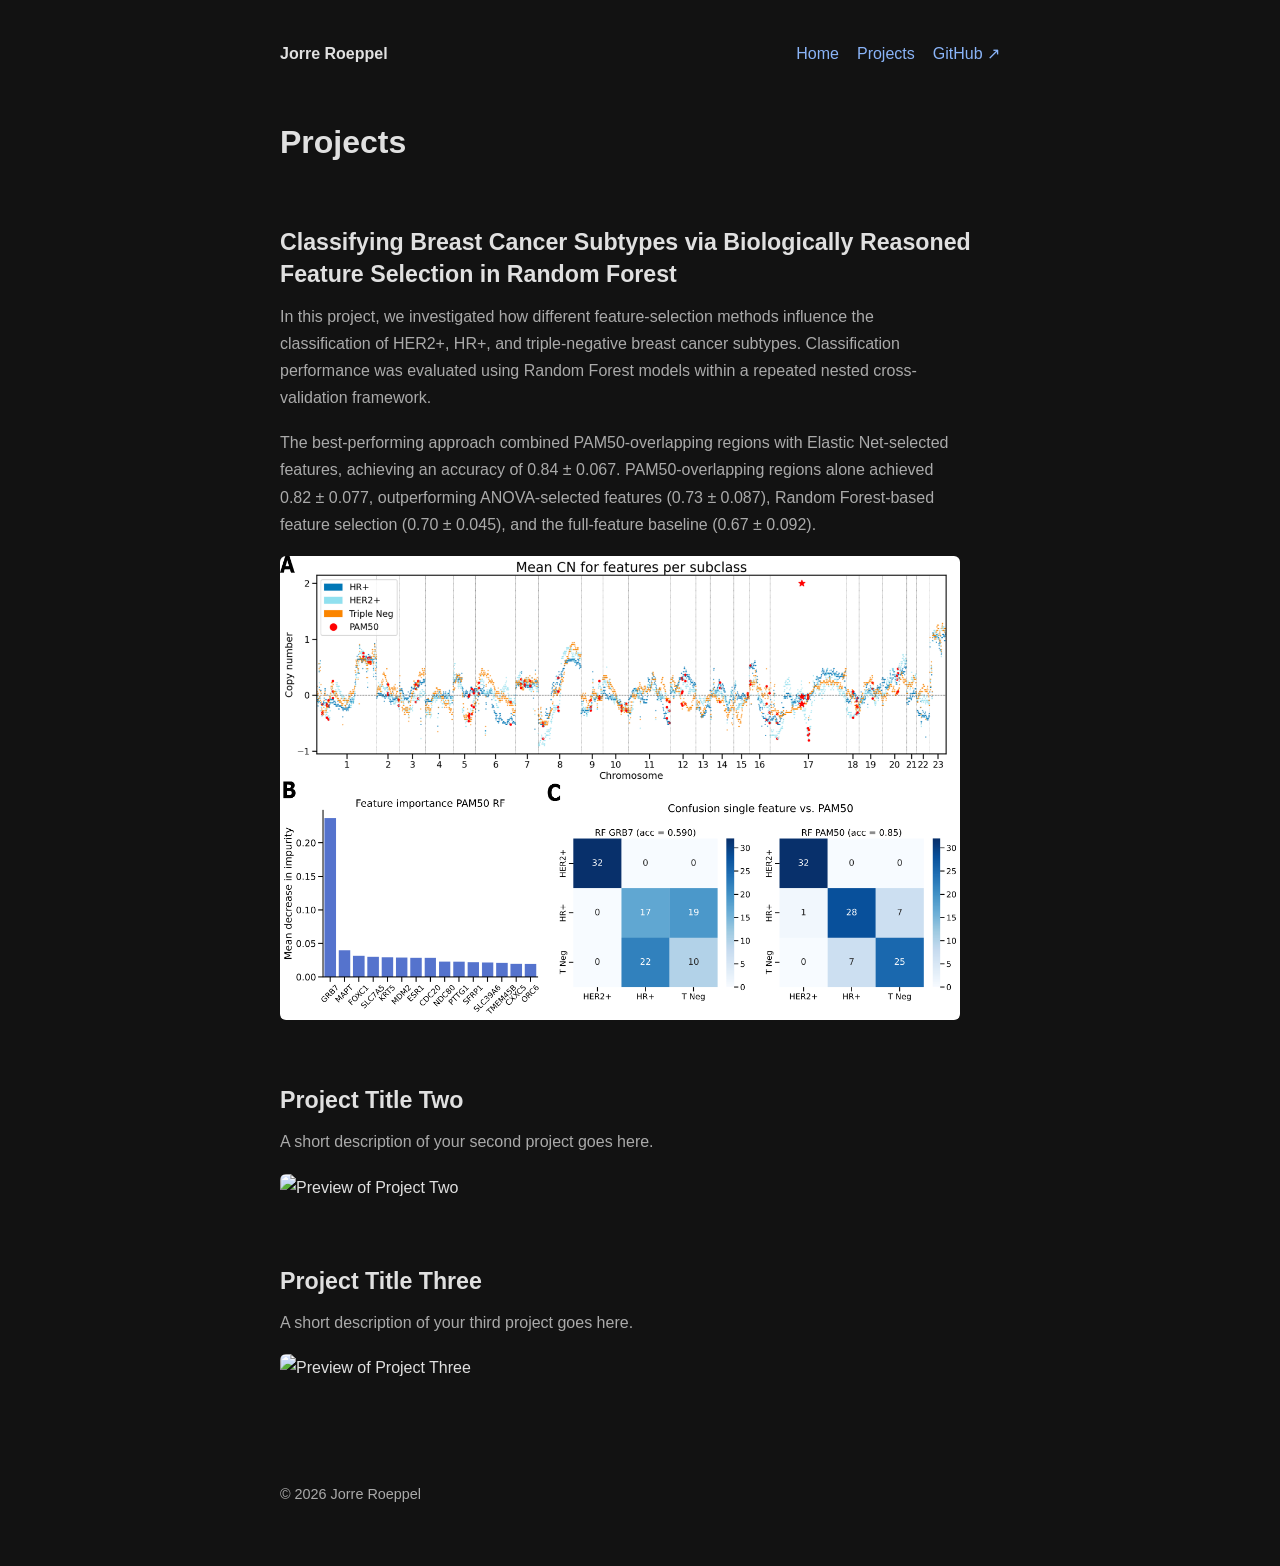
==== projects.html @ a651db79 "Update projects.html" ====
<!DOCTYPE html>
<html lang="en">
<head>
    <meta charset="UTF-8">
    <meta name="viewport" content="width=device-width, initial-scale=1">
    <title>Projects | Jorre Roeppel</title>
    <link rel="stylesheet" href="style.css">
</head>
<body>

    <nav>
        <strong>Jorre Roeppel</strong>
        <div>
            <a href="index.html">Home</a>
            <a href="projects.html">Projects</a>
            <a href="https://github.com/jorreroeppel">GitHub ↗</a>
        </div>
    </nav>

    <main>
        <h1>Projects</h1>

        
        <section class="project">
            <h2>Classifying Breast Cancer Subtypes via Biologically Reasoned Feature Selection in Random Forest</h2>
        
            <p>
                In this project, we investigated how different feature-selection
                methods influence the classification of HER2+, HR+, and
                triple-negative breast cancer subtypes. Classification performance was evaluated using Random Forest
                models within a repeated nested cross-validation framework.
            </p>
    
            <p>
                The best-performing approach combined PAM50-overlapping
                regions with Elastic Net-selected features, achieving an
                accuracy of 0.84 ± 0.067. PAM50-overlapping regions alone
                achieved 0.82 ± 0.077, outperforming ANOVA-selected features
                (0.73 ± 0.087), Random Forest-based feature selection
                (0.70 ± 0.045), and the full-feature baseline (0.67 ± 0.092).
            </p>
        
            <img src="images/breast-cancer-project.png"
                 >
        </section>


        <section class="project">
            <h2>Project Title Two</h2>

            <p>
                A short description of your second project goes here.
            </p>

            <img src="images/project-two.png"
                 alt="Preview of Project Two">
        </section>

        <section class="project">
            <h2>Project Title Three</h2>

            <p>
                A short description of your third project goes here.
            </p>

            <img src="images/project-three.png"
                 alt="Preview of Project Three">
        </section>
    </main>

    <footer>
        © 2026 Jorre Roeppel
    </footer>

</body>
</html>
---- style.css ----
/* ===== Dark theme ===== */

:root {
    color-scheme: dark;
    --background: #121212;
    --text: #e0e0e0;
    --muted: #aaaaaa;
    --link: #8ab4f8;
}

* {
    box-sizing: border-box;
}

html {
    background-color: var(--background);
}

body {
    background-color: var(--background);
    color: var(--text);
    font-family: Arial, sans-serif;
    font-size: 16px;
    line-height: 1.7;
    max-width: 760px;
    margin: 40px auto;
    padding: 0 20px;
}

/* ===== Navigation ===== */

nav {
    max-width: 820px;
    margin: 0 auto 48px;
    display: flex;
    justify-content: space-between;
    align-items: center;
    gap: 20px;
    flex-wrap: wrap;
}

nav strong {
    color: var(--text);
}

nav div {
    display: flex;
    gap: 18px;
    flex-wrap: wrap;
}

a {
    color: var(--link);
    text-decoration: none;
}

a:hover {
    text-decoration: underline;
}

/* ===== Main content ===== */

h1 {
    font-size: 2rem;
    font-weight: 600;
    margin-bottom: 24px;
}

h2 {
    color: var(--text);
}

p {
    color: var(--text);
}

/* ===== Minimal project list ===== */

.project {
    padding: 32px 0;
    border-bottom: none;
}

.project h2 {
    margin: 0 0 12px;
    font-size: 1.45rem;
    font-weight: 600;
    line-height: 1.4;
}

.project p {
    color: var(--muted);
    margin: 0 0 18px;
    max-width: 680px;
}

.project img {
    display: block;
    width: 100%;
    max-width: 680px;
    height: auto;
    margin-top: 18px;
    border-radius: 6px;
}

/* ===== Footer ===== */

footer {
    color: var(--muted);
    font-size: 0.9rem;
    margin-top: 48px;
    padding: 20px 0;
}
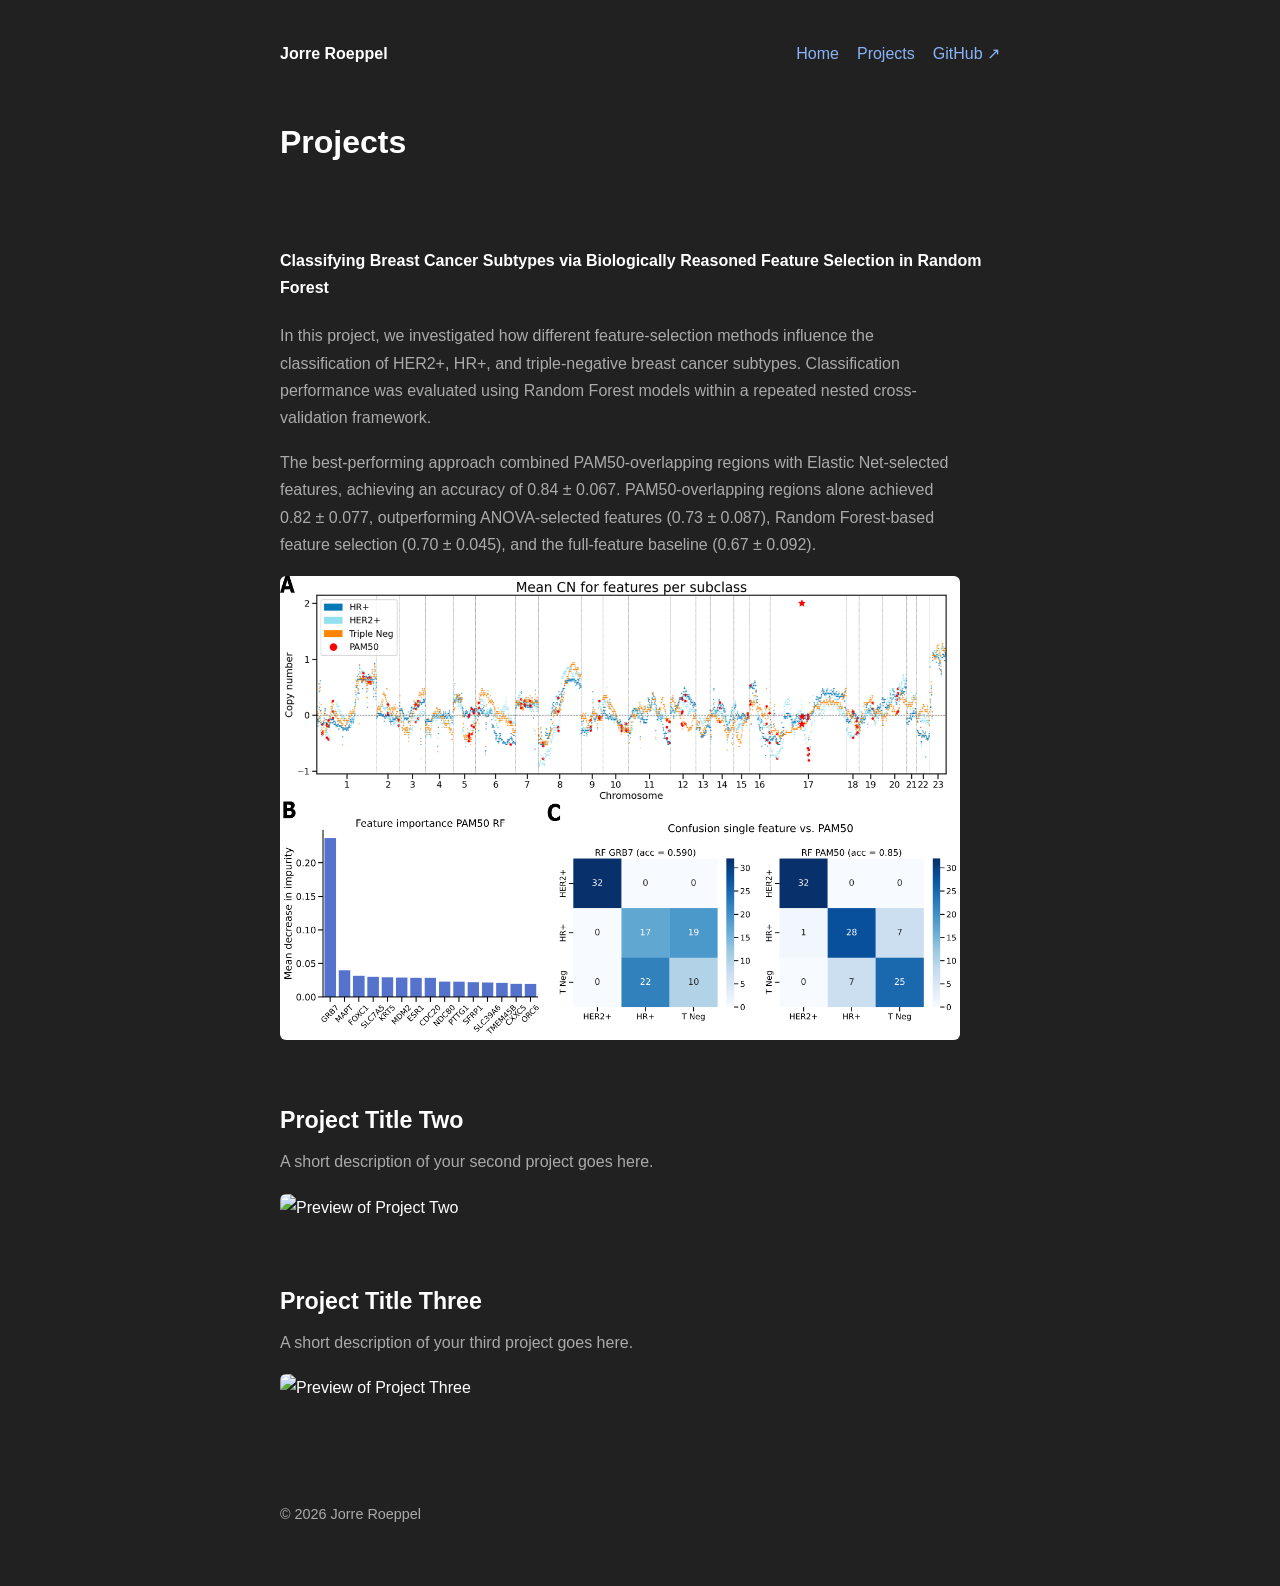
==== commit 0bc9f3f0: "Update projects.html" ====
--- a/projects.html
+++ b/projects.html
@@ -23,7 +23,7 @@
 
         
         <section class="project">
-            <h2>Classifying Breast Cancer Subtypes via Biologically Reasoned Feature Selection in Random Forest</h2>
+            <h4>Classifying Breast Cancer Subtypes via Biologically Reasoned Feature Selection in Random Forest</h2>
         
             <p>
                 In this project, we investigated how different feature-selection
--- a/style.css
+++ b/style.css
@@ -3,8 +3,8 @@
 
 :root {
     color-scheme: dark;
-    --background: #121212;
-    --text: #e0e0e0;
+    --background: #212121;
+    --text: #ffffff;
     --muted: #aaaaaa;
     --link: #8ab4f8;
 }
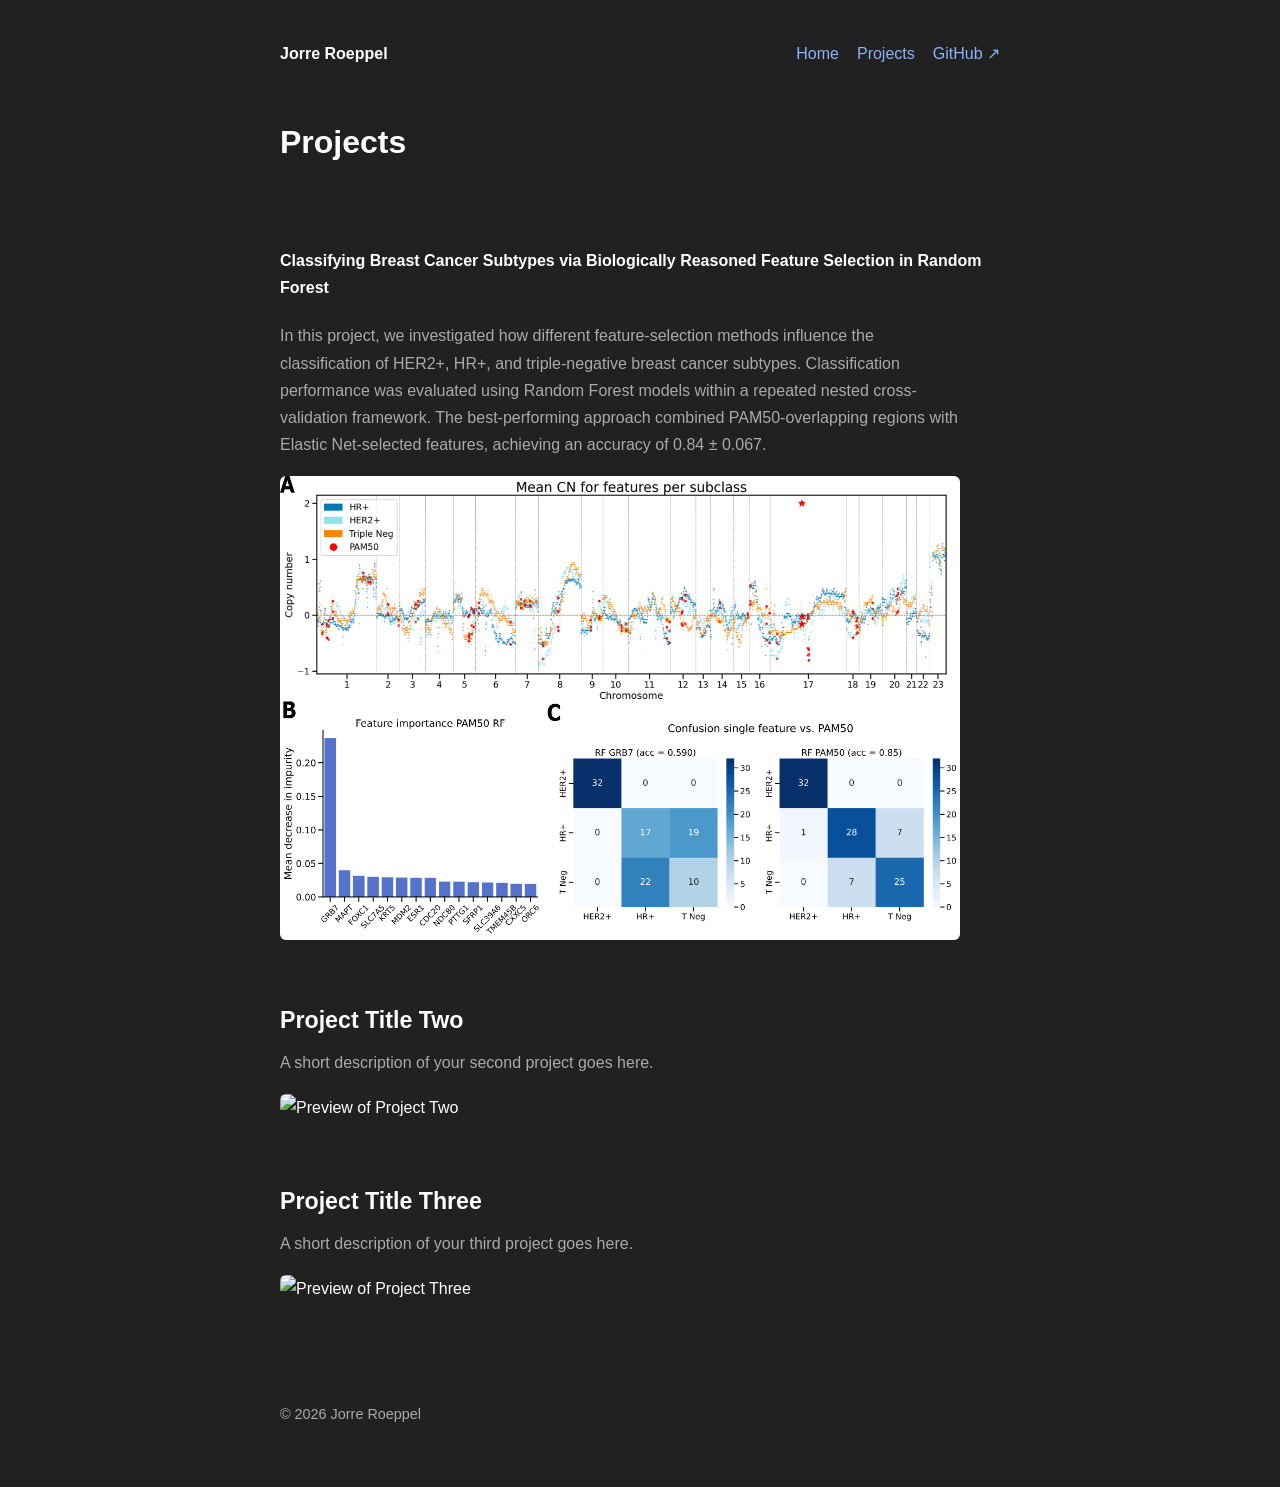
==== commit b1b5e7b1: "Update projects.html" ====
--- a/projects.html
+++ b/projects.html
@@ -29,17 +29,11 @@
                 In this project, we investigated how different feature-selection
                 methods influence the classification of HER2+, HR+, and
                 triple-negative breast cancer subtypes. Classification performance was evaluated using Random Forest
-                models within a repeated nested cross-validation framework.
+                models within a repeated nested cross-validation framework. The best-performing approach combined PAM50-overlapping
+                regions with Elastic Net-selected features, achieving an
+                accuracy of 0.84 ± 0.067.
             </p>
-    
-            <p>
-                The best-performing approach combined PAM50-overlapping
-                regions with Elastic Net-selected features, achieving an
-                accuracy of 0.84 ± 0.067. PAM50-overlapping regions alone
-                achieved 0.82 ± 0.077, outperforming ANOVA-selected features
-                (0.73 ± 0.087), Random Forest-based feature selection
-                (0.70 ± 0.045), and the full-feature baseline (0.67 ± 0.092).
-            </p>
+      
         
             <img src="images/breast-cancer-project.png"
                  >
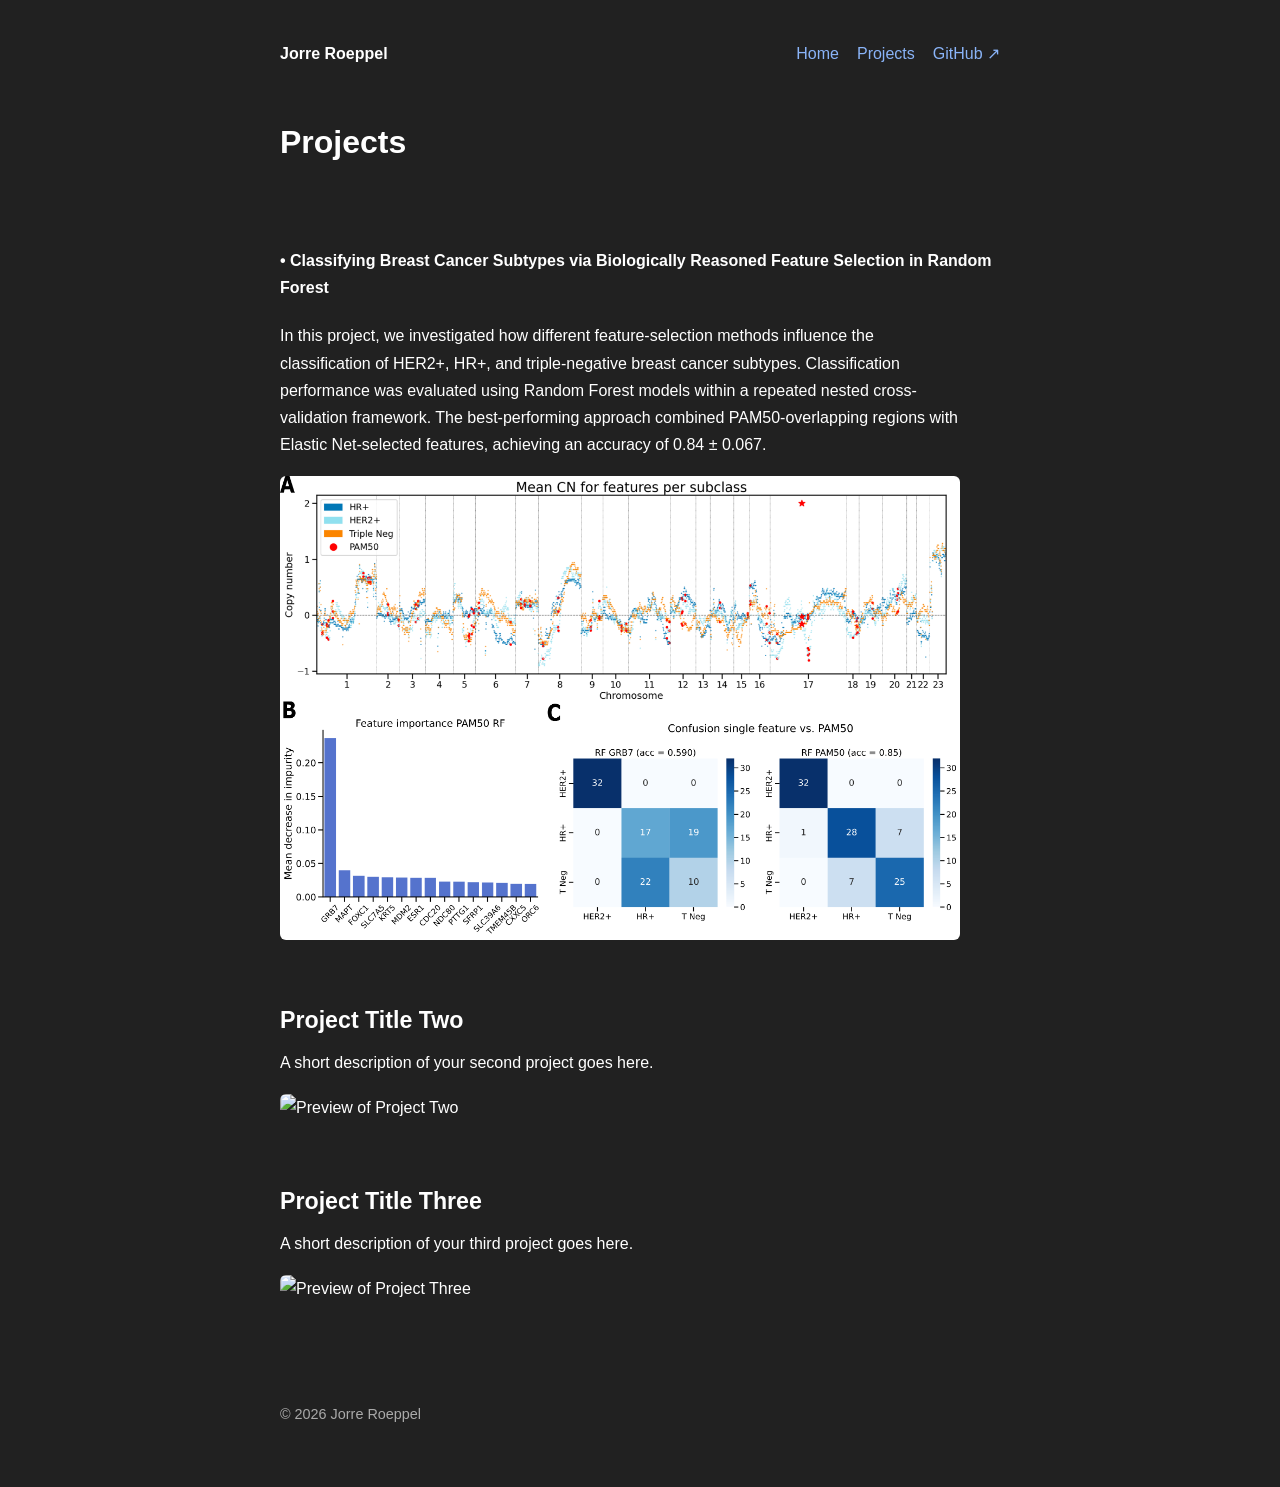
==== commit 1e173d75: "Fix heading formatting for breast cancer project" ====
--- a/projects.html
+++ b/projects.html
@@ -23,7 +23,7 @@
 
         
         <section class="project">
-            <h4>Classifying Breast Cancer Subtypes via Biologically Reasoned Feature Selection in Random Forest</h2>
+            <h4>&#x2022; Classifying Breast Cancer Subtypes via Biologically Reasoned Feature Selection in Random Forest</h2>
         
             <p>
                 In this project, we investigated how different feature-selection
--- a/style.css
+++ b/style.css
@@ -90,7 +90,7 @@
 }
 
 .project p {
-    color: var(--muted);
+    color: #ffffff;
     margin: 0 0 18px;
     max-width: 680px;
 }
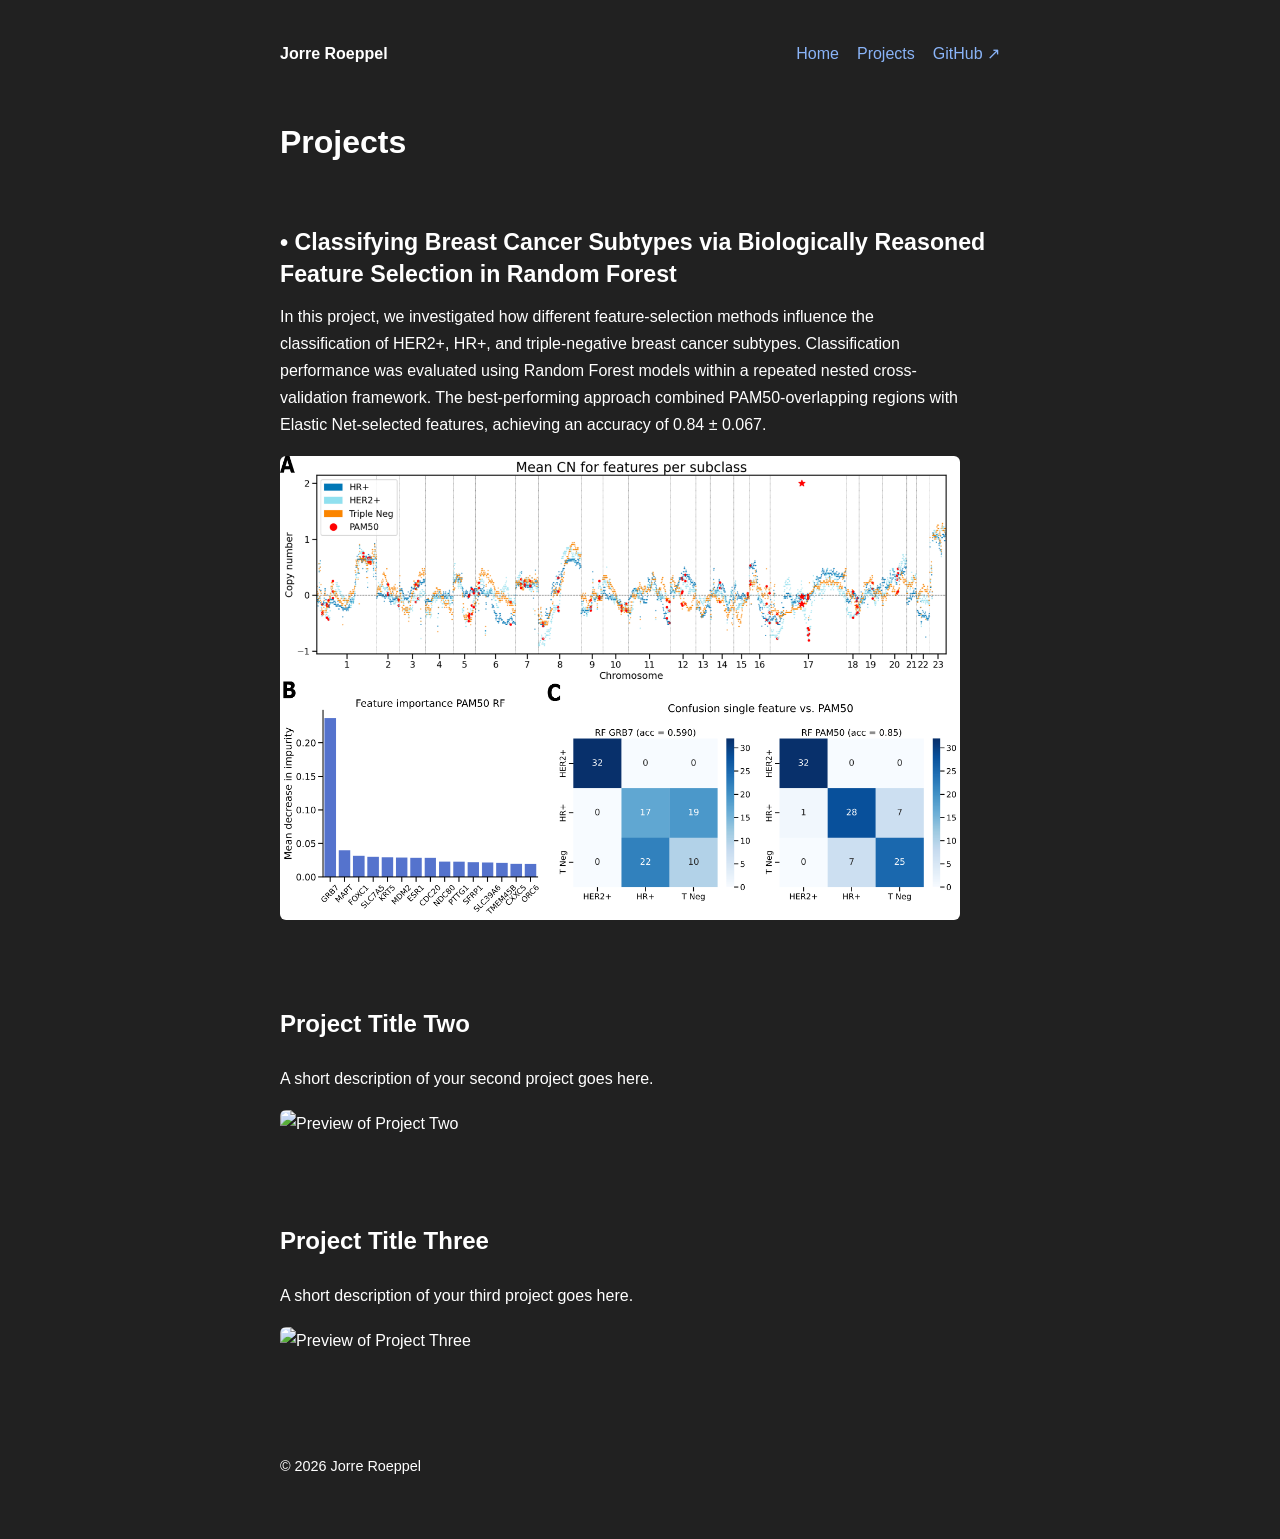
==== commit 7650e833: "Update projects.html" ====
--- a/projects.html
+++ b/projects.html
@@ -23,7 +23,7 @@
 
         
         <section class="project">
-            <h4>&#x2022; Classifying Breast Cancer Subtypes via Biologically Reasoned Feature Selection in Random Forest</h2>
+            <h4>&#x2022; Classifying Breast Cancer Subtypes via Biologically Reasoned Feature Selection in Random Forest</h4>
         
             <p>
                 In this project, we investigated how different feature-selection
--- a/style.css
+++ b/style.css
@@ -5,7 +5,7 @@
     color-scheme: dark;
     --background: #212121;
     --text: #ffffff;
-    --muted: #aaaaaa;
+    --muted: #ffffff;
     --link: #8ab4f8;
 }
 
@@ -82,7 +82,7 @@
     border-bottom: none;
 }
 
-.project h2 {
+.project h4 {
     margin: 0 0 12px;
     font-size: 1.45rem;
     font-weight: 600;
@@ -91,7 +91,7 @@
 
 .project p {
     color: #ffffff;
-    margin: 0 0 18px;
+    margin: 0 0 14px;
     max-width: 680px;
 }
 
@@ -112,3 +112,4 @@
     margin-top: 48px;
     padding: 20px 0;
 }
+
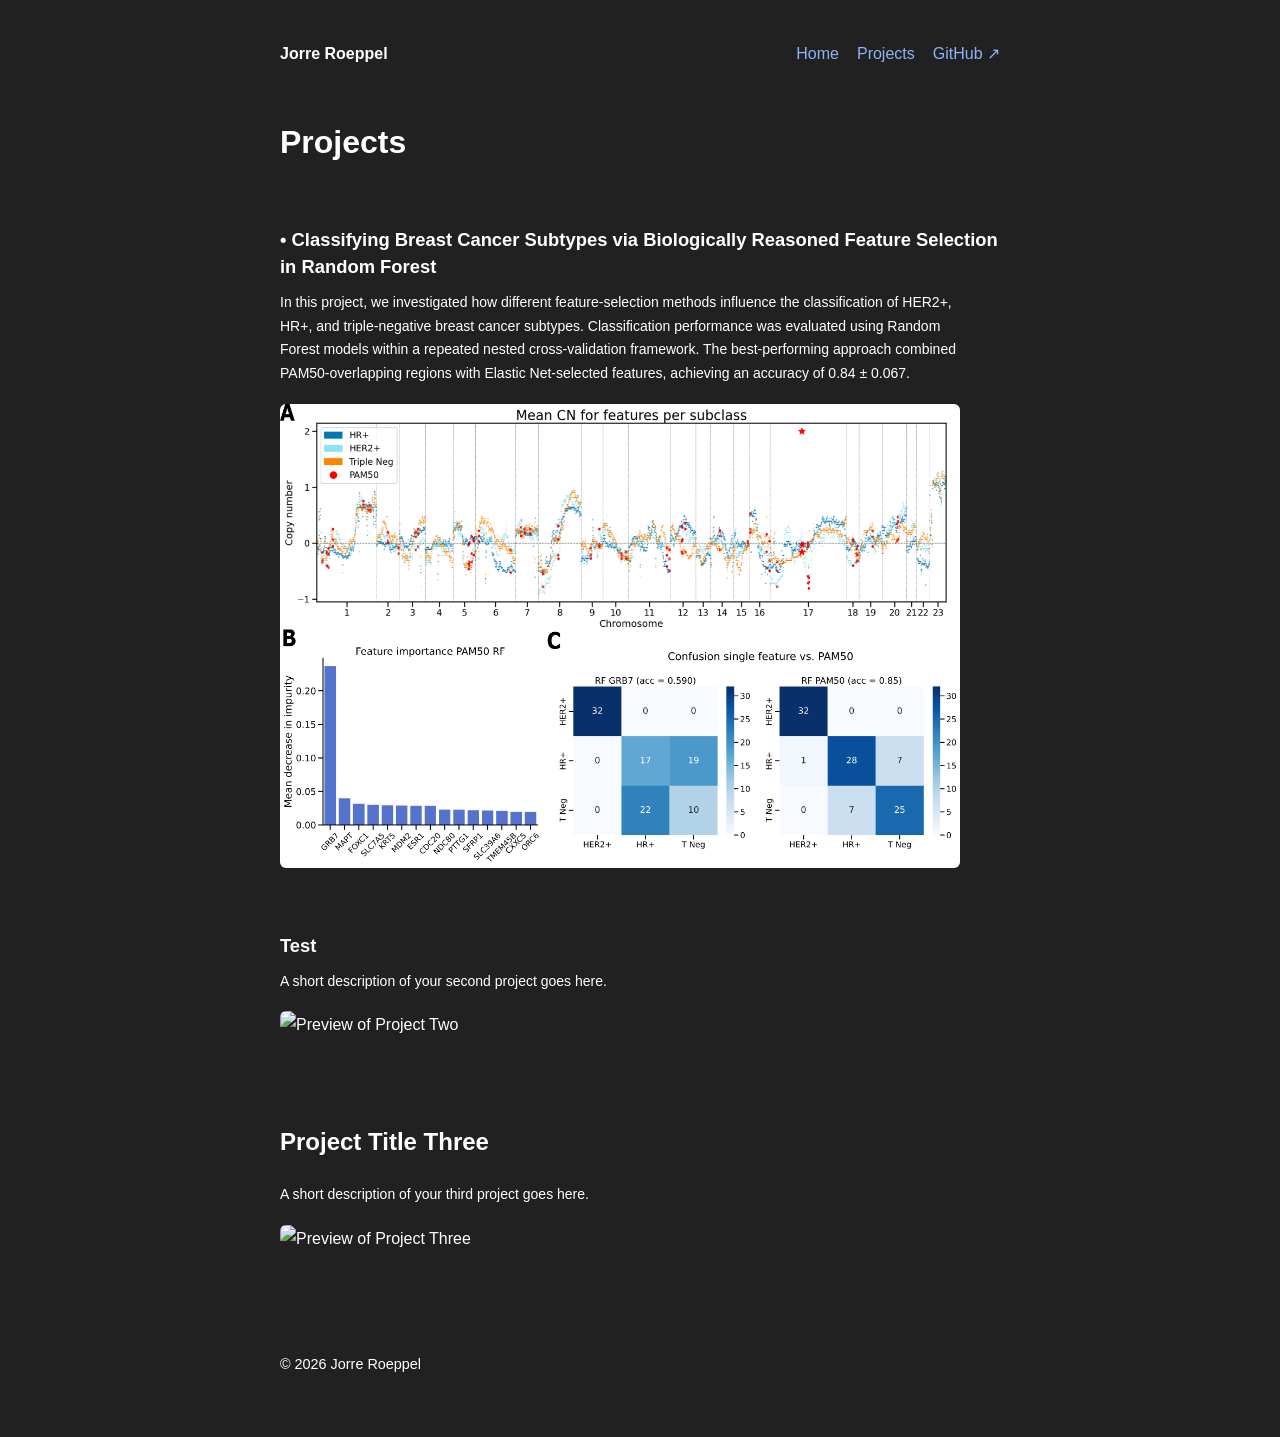
==== commit d4851370: "Change project title from 'Project Title Two' to 'Test'" ====
--- a/projects.html
+++ b/projects.html
@@ -41,7 +41,7 @@
 
 
         <section class="project">
-            <h2>Project Title Two</h2>
+            <h4>Test</h4>
 
             <p>
                 A short description of your second project goes here.
--- a/style.css
+++ b/style.css
@@ -83,17 +83,21 @@
 }
 
 .project h4 {
-    margin: 0 0 12px;
-    font-size: 1.45rem;
+    color: #ffffff;
+    margin: 0 0 10px;
+    font-size: 1.15rem;
     font-weight: 600;
-    line-height: 1.4;
+    line-height: 1.5;
 }
 
 .project p {
     color: #ffffff;
+    font-size: 14px;
+    line-height: 1.7;
     margin: 0 0 14px;
     max-width: 680px;
 }
+
 
 .project img {
     display: block;
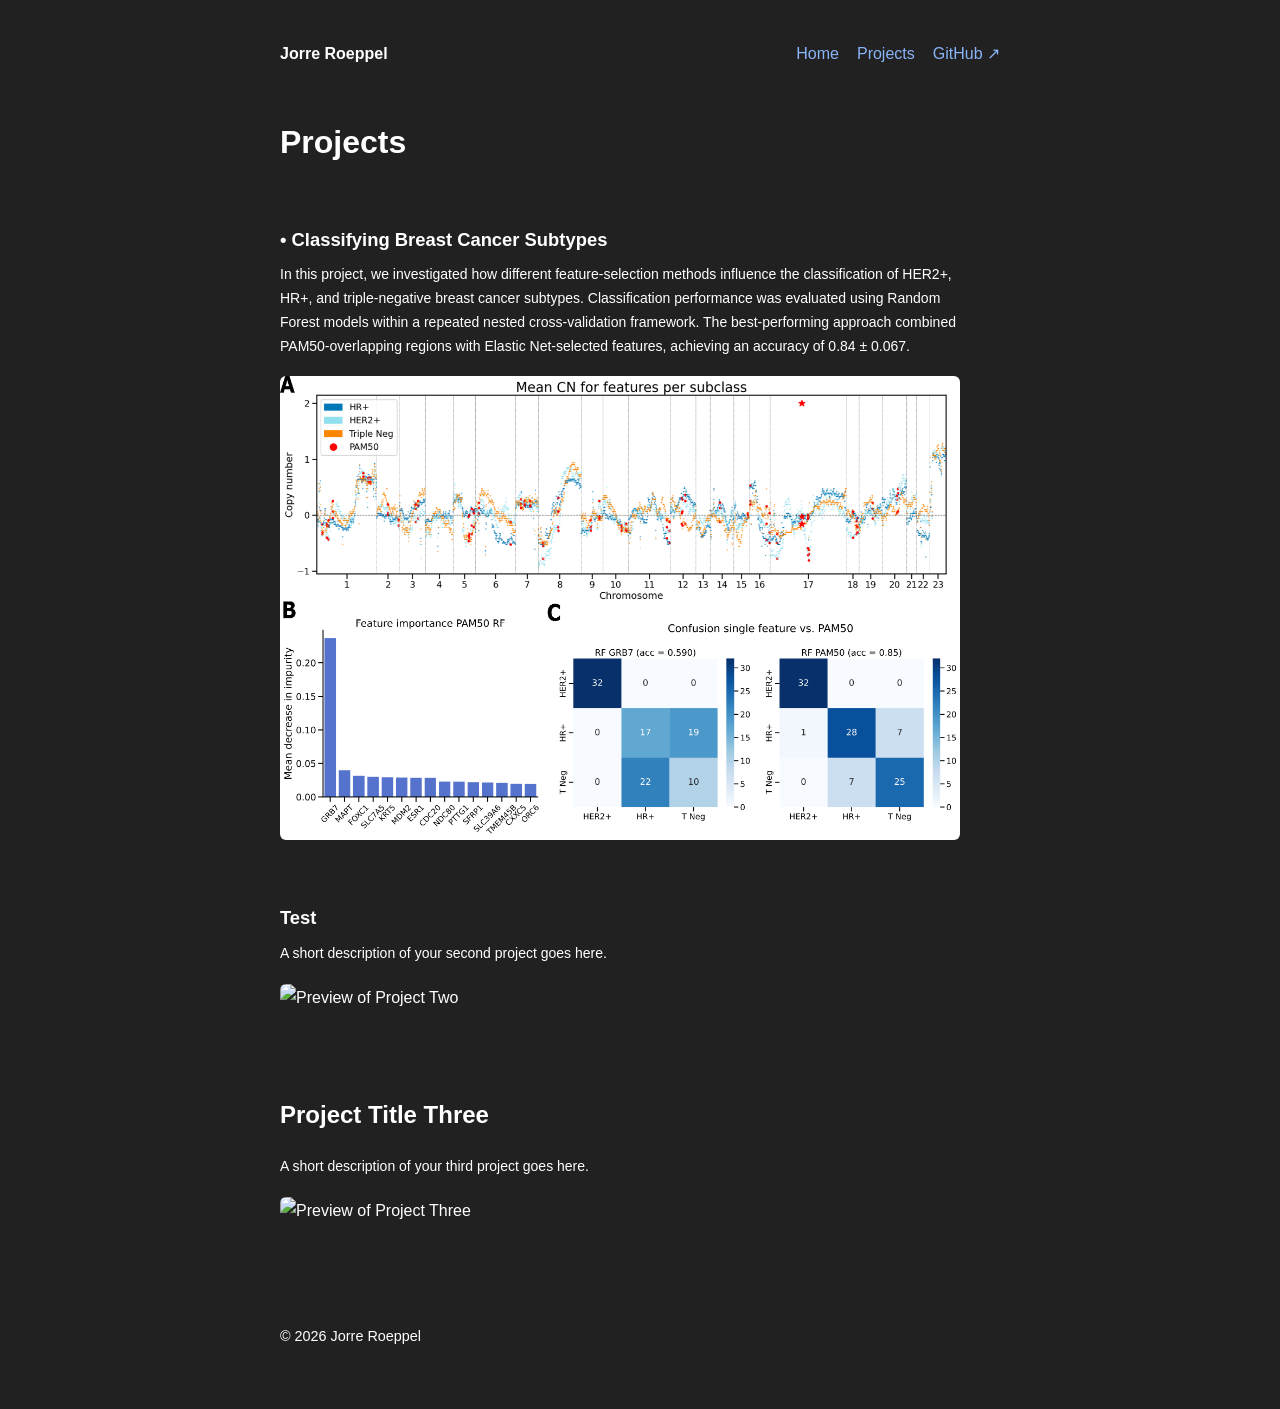
==== commit 1e725225: "Update projects.html" ====
--- a/projects.html
+++ b/projects.html
@@ -23,7 +23,7 @@
 
         
         <section class="project">
-            <h4>&#x2022; Classifying Breast Cancer Subtypes via Biologically Reasoned Feature Selection in Random Forest</h4>
+            <h4>&#x2022; Classifying Breast Cancer Subtypes </h4>
         
             <p>
                 In this project, we investigated how different feature-selection
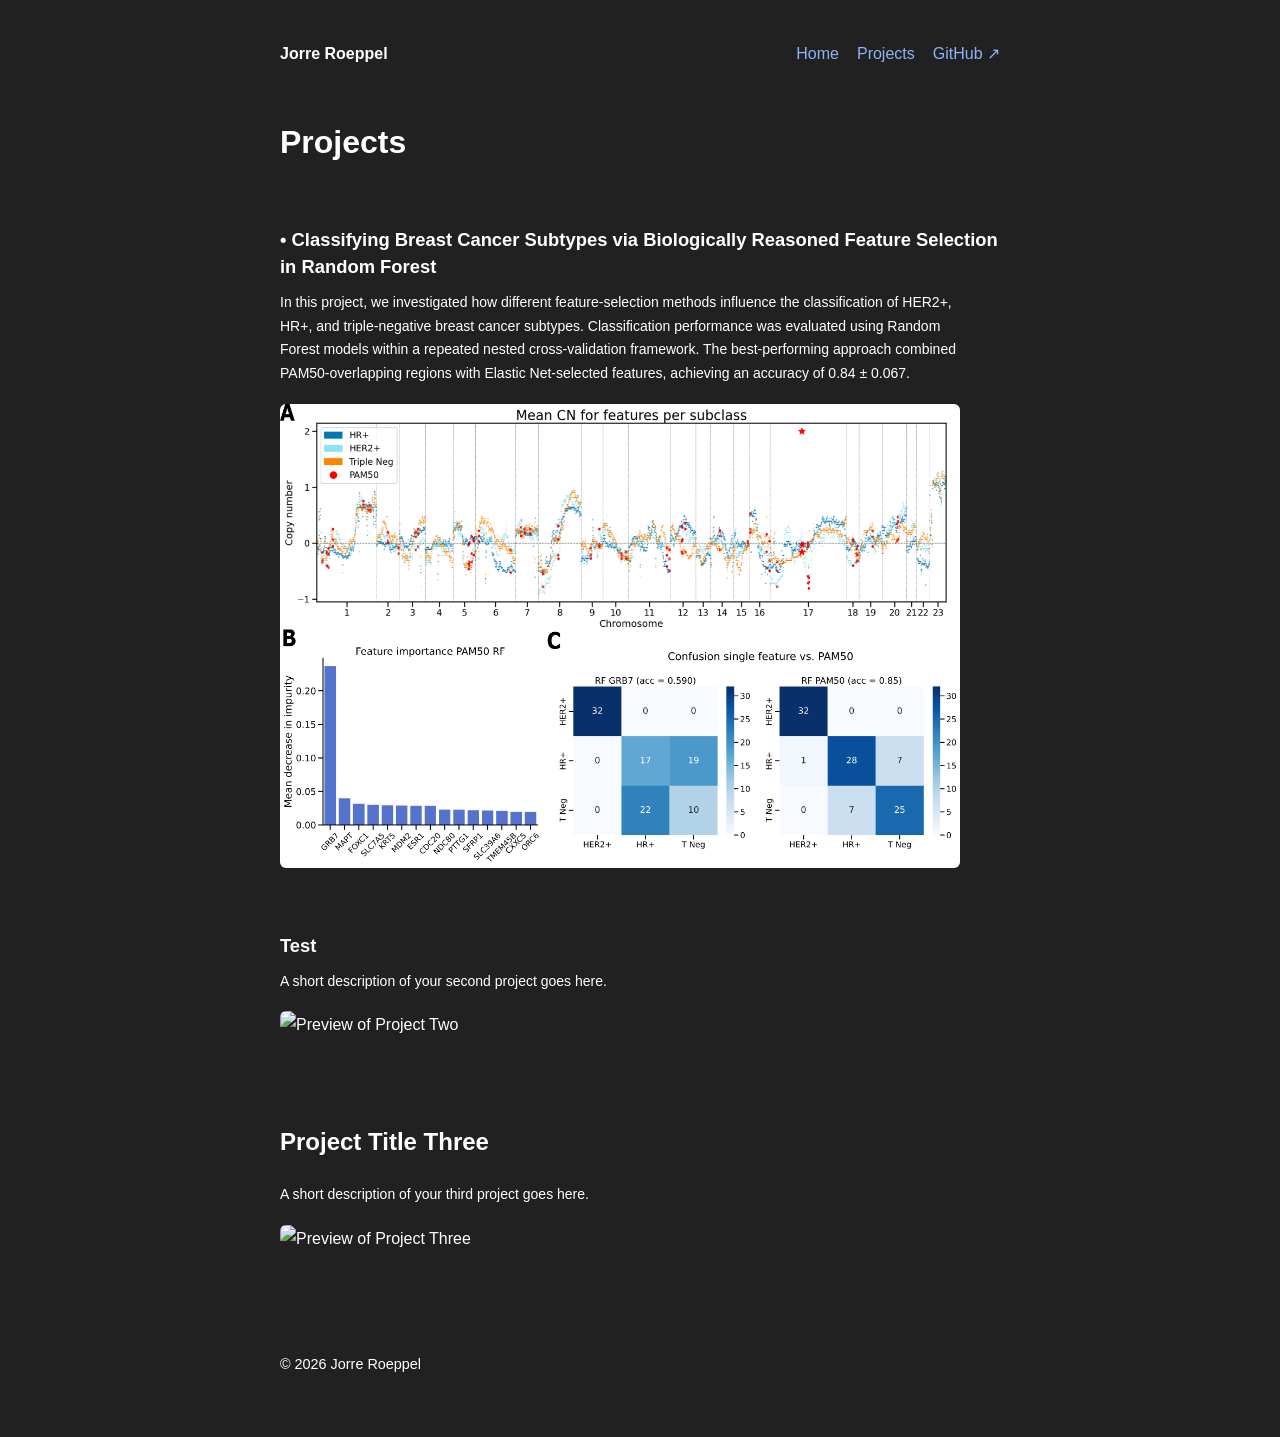
==== commit 66700d21: "Update projects.html" ====
--- a/projects.html
+++ b/projects.html
@@ -23,7 +23,7 @@
 
         
         <section class="project">
-            <h4>&#x2022; Classifying Breast Cancer Subtypes </h4>
+            <h4>&#x2022; Classifying Breast Cancer Subtypes via Biologically Reasoned Feature Selection in Random Forest </h4>
         
             <p>
                 In this project, we investigated how different feature-selection
